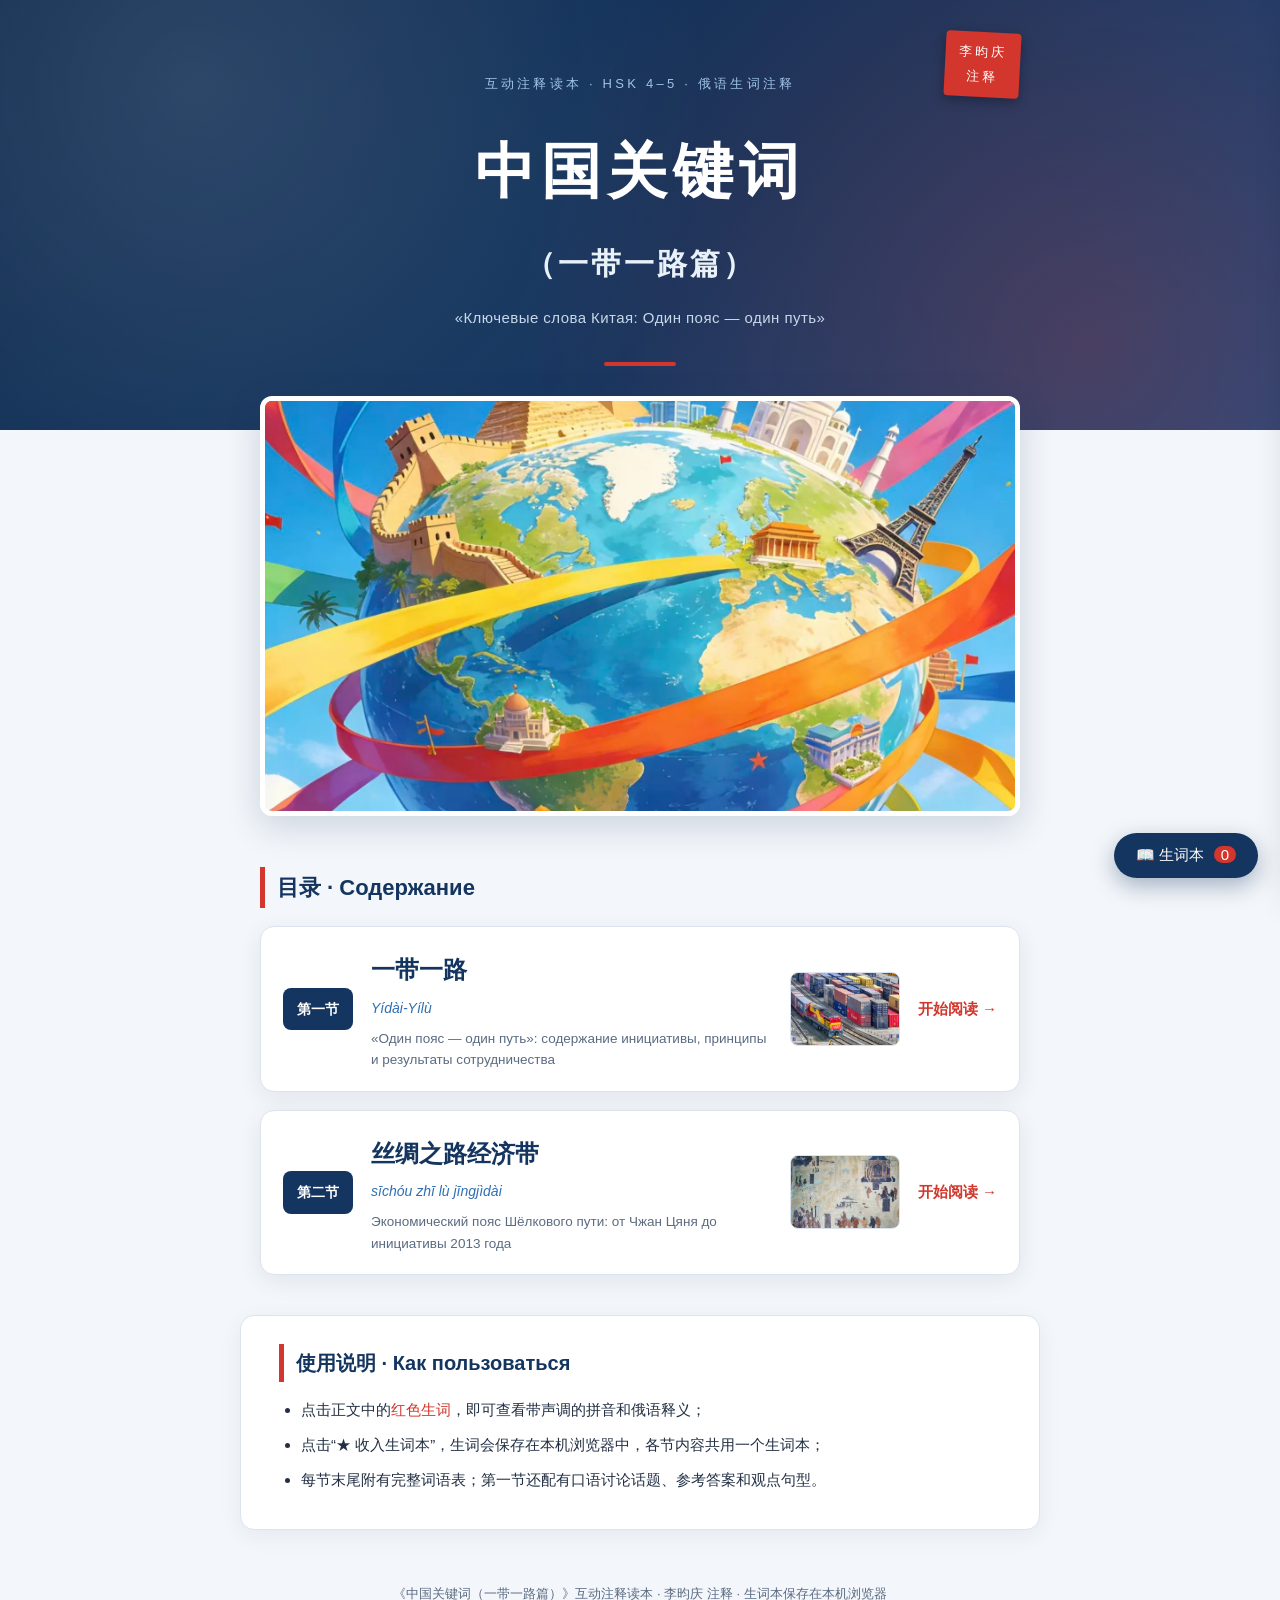
==== index.html @ b6e8a189 "20260912" ====
<!DOCTYPE html>
<html lang="zh-CN">
<head>
<meta charset="UTF-8">
<meta name="viewport" content="width=device-width, initial-scale=1.0">
<title>中国关键词（一带一路篇）· 互动注释读本</title>
<link rel="stylesheet" href="style.css">
</head>
<body>

<header class="hero home-hero">
  <div class="seal">李昀庆<br>注释</div>
  <p class="home-series">互动注释读本 · HSK 4–5 · 俄语生词注释</p>
  <h1 class="title home-title">中国关键词</h1>
  <p class="home-sub">（一带一路篇）</p>
  <p class="title-ru">«Ключевые слова Китая: Один пояс — один путь»</p>
</header>

<figure class="illustration hero-img">
  <img src="assets/globe.png" alt="“一带一路”全球合作插画">
</figure>

<main class="toc">
  <h2>目录 · Содержание</h2>

  <a class="toc-card" href="section1.html">
    <span class="toc-num">第一节</span>
    <div class="toc-info">
      <h3>一带一路</h3>
      <p class="toc-py">Yídài-Yílù</p>
      <p class="toc-ru">«Один пояс — один путь»: содержание инициативы, принципы и результаты сотрудничества</p>
    </div>
    <img class="toc-thumb" src="assets/train.png" alt="中欧班列">
    <span class="toc-go">开始阅读 →</span>
  </a>

  <a class="toc-card" href="section2.html">
    <span class="toc-num">第二节</span>
    <div class="toc-info">
      <h3>丝绸之路经济带</h3>
      <p class="toc-py">sīchóu zhī lù jīngjìdài</p>
      <p class="toc-ru">Экономический пояс Шёлкового пути: от Чжан Цяня до инициативы 2013 года</p>
    </div>
    <img class="toc-thumb" src="assets/zhangqian.png" alt="张骞出使西域壁画">
    <span class="toc-go">开始阅读 →</span>
  </a>
</main>

<section class="home-about">
  <h2>使用说明 · Как пользоваться</h2>
  <ul>
    <li>点击正文中的<span class="w demo">红色生词</span>，即可查看带声调的拼音和俄语释义；</li>
    <li>点击“★ 收入生词本”，生词会保存在本机浏览器中，各节内容共用一个生词本；</li>
    <li>每节末尾附有完整词语表；第一节还配有口语讨论话题、参考答案和观点句型。</li>
  </ul>
</section>

<footer>
  <p>《中国关键词（一带一路篇）》互动注释读本 · 李昀庆 注释 · 生词本保存在本机浏览器</p>
</footer>

<!-- 生词本抽屉 -->
<button id="notebook-btn" class="notebook-btn">📖 生词本 <span id="nb-count">0</span></button>
<div id="drawer" class="drawer">
  <div class="drawer-head">
    <h3>📖 我的生词本</h3>
    <button id="drawer-close" class="popup-close" aria-label="关闭">×</button>
  </div>
  <p class="drawer-tip">生词保存在本机浏览器中，刷新页面也不会丢失。</p>
  <ul id="notebook-list" class="notebook-list"></ul>
</div>
<div id="drawer-mask" class="drawer-mask hidden"></div>

<script src="vocab.js"></script>
<script src="app.js"></script>
</body>
</html>
---- style.css ----
/* ===== “一带一路”互动读本 · 现代国际关系风 ===== */
:root {
  --navy: #14355f;        /* 主色：深海军蓝 */
  --blue: #2f6fb2;        /* 强调蓝 */
  --sky: #e8f0f8;         /* 浅蓝底 */
  --red: #d2362c;         /* 点缀红 */
  --ink: #233044;
  --ink-light: #5b6b82;
  --card: #ffffff;
  --line: #dbe4ee;
}

* { margin: 0; padding: 0; box-sizing: border-box; }

body {
  font-family: "Noto Sans SC", "PingFang SC", "Microsoft YaHei", sans-serif;
  background: #f3f6fa;
  color: var(--ink);
  line-height: 1.9;
  padding-bottom: 120px;
}

/* ===== 卷首 ===== */
.hero {
  position: relative;
  text-align: center;
  padding: 72px 24px 56px;
  background:
    radial-gradient(circle at 15% 20%, rgba(255,255,255,.12), transparent 45%),
    radial-gradient(circle at 85% 80%, rgba(210,54,44,.25), transparent 50%),
    linear-gradient(135deg, #0e2a4e 0%, var(--navy) 55%, #1d4a80 100%);
  color: #fff;
}
.seal {
  position: absolute;
  top: 32px; right: max(24px, calc(50% - 380px));
  padding: 8px 14px;
  background: var(--red);
  color: #fff;
  font-size: 13px;
  letter-spacing: .2em;
  border-radius: 4px;
  transform: rotate(3deg);
  box-shadow: 0 4px 12px rgba(0,0,0,.3);
}
.title {
  font-size: 54px;
  font-weight: 800;
  letter-spacing: .1em;
}
.title-pinyin {
  margin-top: 8px;
  color: #9fc3e8;
  font-size: 18px;
  font-style: italic;
  letter-spacing: .06em;
}
.title-ru {
  margin-top: 12px;
  color: #c8d8ea;
  font-size: 15px;
  letter-spacing: .03em;
}
.hero::after {
  content: "";
  display: block;
  width: 72px; height: 4px;
  margin: 30px auto 0;
  background: var(--red);
  border-radius: 2px;
}

/* ===== 插图 ===== */
.illustration {
  max-width: 800px;
  margin: 36px auto;
  padding: 0 20px;
  text-align: center;
}
.illustration img {
  width: 100%;
  border-radius: 12px;
  box-shadow: 0 10px 34px rgba(20,53,95,.18);
}
.hero-img {
  margin-top: -34px;
  position: relative;
  z-index: 2;
}
.hero-img img {
  border: 5px solid #fff;
  max-height: 420px;
  object-fit: cover;
}
.illustration figcaption {
  margin-top: 10px;
  font-size: 13px;
  color: var(--ink-light);
}

/* ===== 正文卡片 ===== */
.text-card {
  max-width: 800px;
  margin: 32px auto;
  padding: 42px 46px;
  background: var(--card);
  border: 1px solid var(--line);
  border-radius: 14px;
  box-shadow: 0 6px 24px rgba(20,53,95,.08);
}
.passage {
  font-size: 19px;
  text-align: justify;
  text-indent: 2em;
}
.passage::first-letter { color: var(--navy); }
.hint {
  margin-top: 26px;
  padding: 12px 16px;
  background: var(--sky);
  border-left: 4px solid var(--blue);
  border-radius: 0 8px 8px 0;
  font-size: 14px;
  color: var(--ink-light);
}

/* 生词 */
.w {
  color: var(--red);
  cursor: pointer;
  border-bottom: 2px dotted rgba(210,54,44,.5);
  padding-bottom: 1px;
  transition: background .15s;
}
.w:hover { background: rgba(210,54,44,.1); border-radius: 3px; }
.w.demo { border: none; }

/* ===== 词语表 ===== */
.notes {
  max-width: 800px;
  margin: 40px auto;
  padding: 34px 42px;
  background: var(--card);
  border: 1px solid var(--line);
  border-radius: 14px;
  box-shadow: 0 6px 24px rgba(20,53,95,.06);
}
.notes h2 {
  font-size: 22px;
  color: var(--navy);
  margin-bottom: 16px;
  padding-left: 12px;
  border-left: 5px solid var(--red);
}
.notes ol {
  padding-left: 22px;
  columns: 2;
  column-gap: 36px;
}
.notes li {
  font-size: 14.5px;
  margin-bottom: 10px;
  line-height: 1.7;
  break-inside: avoid;
}
.notes li b { color: var(--navy); }
.notes li .py { color: var(--blue); font-style: italic; }

/* ===== 弹窗 ===== */
.popup {
  position: fixed; inset: 0;
  background: rgba(20,53,95,.5);
  backdrop-filter: blur(2px);
  display: flex; align-items: center; justify-content: center;
  z-index: 50;
}
.popup.hidden { display: none; }
.popup-card {
  position: relative;
  width: min(430px, 88vw);
  background: #fff;
  border-top: 5px solid var(--navy);
  border-radius: 12px;
  padding: 32px 30px 28px;
  box-shadow: 0 16px 48px rgba(0,0,0,.3);
  text-align: center;
  animation: pop .18s ease-out;
}
@keyframes pop { from { transform: translateY(10px); opacity: 0; } to { transform: translateY(0); opacity: 1; } }
.popup-close {
  position: absolute; top: 8px; right: 12px;
  border: none; background: none;
  font-size: 24px; color: var(--ink-light); cursor: pointer;
}
.popup-word {
  font-size: 36px;
  font-weight: 800;
  color: var(--navy);
}
.popup-pinyin {
  margin-top: 4px;
  color: var(--blue);
  font-style: italic;
  font-size: 17px;
}
.popup-gloss {
  margin-top: 14px;
  font-size: 16px;
  line-height: 1.7;
  color: var(--ink);
}
.popup-save {
  margin-top: 22px;
  padding: 11px 26px;
  border: none; border-radius: 999px;
  background: var(--red);
  color: #fff;
  font-size: 15px;
  cursor: pointer;
  transition: transform .12s, background .15s;
}
.popup-save:hover { transform: translateY(-1px); background: #b32b22; }
.popup-save.saved { background: #2e8b57; }

/* ===== 生词本抽屉 ===== */
.notebook-btn {
  position: fixed;
  right: 22px; bottom: 22px;
  z-index: 40;
  padding: 13px 22px;
  border: none; border-radius: 999px;
  background: var(--navy);
  color: #fff;
  font-size: 15px;
  cursor: pointer;
  box-shadow: 0 8px 22px rgba(20,53,95,.35);
}
.notebook-btn span {
  display: inline-block;
  min-width: 22px;
  margin-left: 6px;
  padding: 0 5px;
  border-radius: 999px;
  background: var(--red);
}
.drawer {
  position: fixed;
  top: 0; right: -380px;
  width: min(360px, 92vw);
  height: 100vh;
  background: #fff;
  border-left: 1px solid var(--line);
  box-shadow: -10px 0 34px rgba(0,0,0,.16);
  z-index: 60;
  transition: right .28s ease;
  padding: 22px;
  overflow-y: auto;
}
.drawer.open { right: 0; }
.drawer-head {
  display: flex; justify-content: space-between; align-items: center;
}
.drawer-head h3 { color: var(--navy); font-size: 20px; }
.drawer-head .popup-close { position: static; }
.drawer-tip { font-size: 12px; color: var(--ink-light); margin: 8px 0 14px; }
.notebook-list { list-style: none; }
.notebook-list li {
  padding: 12px 14px;
  margin-bottom: 10px;
  background: var(--sky);
  border-left: 4px solid var(--blue);
  border-radius: 0 8px 8px 0;
  font-size: 14px;
  position: relative;
}
.notebook-list .nb-word {
  font-size: 18px;
  font-weight: 700;
  color: var(--navy);
}
.notebook-list .nb-py { color: var(--blue); font-style: italic; margin-left: 8px; font-size: 13px; }
.notebook-list .nb-gloss { display: block; margin-top: 3px; color: var(--ink); line-height: 1.6; }
.notebook-list .nb-del {
  position: absolute; top: 8px; right: 10px;
  border: none; background: none; cursor: pointer;
  color: var(--ink-light); font-size: 15px;
}
.nb-empty { color: var(--ink-light); font-size: 14px; padding: 12px 4px; }
.drawer-mask {
  position: fixed; inset: 0;
  background: rgba(20,53,95,.35);
  z-index: 55;
}
.drawer-mask.hidden { display: none; }

/* ===== 口语讨论区 ===== */
.discuss {
  max-width: 800px;
  margin: 40px auto;
  padding: 34px 42px;
  background: var(--card);
  border: 1px solid var(--line);
  border-radius: 14px;
  box-shadow: 0 6px 24px rgba(20,53,95,.06);
}
.discuss h2 {
  font-size: 22px;
  color: var(--navy);
  margin-bottom: 20px;
  padding-left: 12px;
  border-left: 5px solid var(--red);
}
.discuss h3 {
  font-size: 18px;
  color: var(--navy);
  margin: 28px 0 14px;
}
.q-list { display: flex; flex-direction: column; gap: 14px; }
.q-card {
  display: flex;
  gap: 14px;
  padding: 16px 18px;
  background: var(--sky);
  border-radius: 10px;
  border-left: 4px solid var(--blue);
}
.q-num {
  flex: none;
  width: 30px; height: 30px;
  border-radius: 50%;
  background: var(--navy);
  color: #fff;
  font-weight: 700;
  display: flex; align-items: center; justify-content: center;
  margin-top: 3px;
}
.q-zh { font-size: 16px; font-weight: 600; color: var(--ink); }
.q-ru { font-size: 13.5px; color: var(--ink-light); margin-top: 4px; line-height: 1.6; }
.q-ans {
  margin-top: 12px;
  padding: 12px 14px;
  background: #fff;
  border: 1px dashed var(--blue);
  border-radius: 8px;
}
.ans-label {
  font-size: 12px;
  font-weight: 700;
  letter-spacing: .08em;
  color: var(--blue);
  margin-bottom: 6px;
}
.ans-zh { font-size: 15px; color: var(--ink); line-height: 1.8; }
.ans-ru { font-size: 13px; color: var(--ink-light); margin-top: 6px; line-height: 1.6; }

.patterns { list-style: none; display: flex; flex-direction: column; gap: 8px; }
.patterns li {
  display: flex; flex-wrap: wrap; align-items: baseline;
  gap: 6px 12px;
  padding: 10px 14px;
  border: 1px dashed var(--line);
  border-radius: 8px;
  background: #fbfcfe;
}
.patterns b { color: var(--navy); font-size: 16px; }
.patterns .py { color: var(--blue); font-style: italic; font-size: 13.5px; }
.patterns .ru { color: var(--ink-light); font-size: 13.5px; margin-left: auto; }

.hint-inline { font-size: 13px; color: var(--ink-light); margin-bottom: 10px; }
.dv-list {
  list-style: none;
  display: flex; flex-wrap: wrap; gap: 10px;
}
.dv-list li {
  padding: 8px 14px;
  background: #fff;
  border: 1.5px solid var(--blue);
  border-radius: 999px;
  font-size: 15px;
  color: var(--navy);
  cursor: pointer;
  transition: background .15s, color .15s;
}
.dv-list li:hover { background: var(--blue); color: #fff; }

/* ===== 顶部导航条（分节页） ===== */
.topbar {
  position: sticky;
  top: 0;
  z-index: 45;
  display: flex;
  align-items: center;
  gap: 16px;
  padding: 10px 20px;
  background: rgba(255,255,255,.92);
  backdrop-filter: blur(6px);
  border-bottom: 1px solid var(--line);
}
.back-link {
  color: var(--blue);
  text-decoration: none;
  font-size: 14px;
  font-weight: 600;
  white-space: nowrap;
}
.back-link:hover { color: var(--navy); text-decoration: underline; }
.topbar-title {
  font-size: 13px;
  color: var(--ink-light);
  overflow: hidden;
  text-overflow: ellipsis;
  white-space: nowrap;
}

/* 分节标签 */
.sec-label {
  font-size: 13px;
  letter-spacing: .35em;
  color: #9fc3e8;
  margin-bottom: 10px;
}

/* ===== 主页 ===== */
.home-hero { padding-bottom: 64px; }
.home-series {
  font-size: 13px;
  letter-spacing: .25em;
  color: #9fc3e8;
  margin-bottom: 18px;
}
.home-title { font-size: 60px; }
.home-sub {
  margin-top: 6px;
  font-size: 30px;
  font-weight: 600;
  color: #e8f0f8;
  letter-spacing: .1em;
}

.toc {
  max-width: 800px;
  margin: 40px auto;
  padding: 0 20px;
}
.toc h2 {
  font-size: 22px;
  color: var(--navy);
  margin-bottom: 18px;
  padding-left: 12px;
  border-left: 5px solid var(--red);
}
.toc-card {
  display: flex;
  align-items: center;
  gap: 18px;
  flex-wrap: wrap;
  padding: 20px 22px;
  margin-bottom: 18px;
  background: var(--card);
  border: 1px solid var(--line);
  border-radius: 14px;
  box-shadow: 0 6px 24px rgba(20,53,95,.08);
  text-decoration: none;
  color: inherit;
  transition: transform .15s, box-shadow .15s;
}
.toc-card:hover {
  transform: translateY(-3px);
  box-shadow: 0 12px 32px rgba(20,53,95,.16);
}
.toc-num {
  flex: none;
  padding: 8px 14px;
  background: var(--navy);
  color: #fff;
  font-size: 14px;
  font-weight: 700;
  border-radius: 8px;
}
.toc-info { flex: 1 1 240px; }
.toc-info h3 { font-size: 24px; color: var(--navy); }
.toc-py { color: var(--blue); font-style: italic; font-size: 14px; margin-top: 2px; }
.toc-ru { color: var(--ink-light); font-size: 13.5px; margin-top: 6px; line-height: 1.6; }
.toc-thumb {
  width: 110px; height: 74px;
  object-fit: cover;
  border-radius: 8px;
  border: 1px solid var(--line);
}
.toc-go {
  flex: none;
  color: var(--red);
  font-weight: 700;
  font-size: 15px;
}

.home-about {
  max-width: 800px;
  margin: 36px auto;
  padding: 28px 38px;
  background: var(--card);
  border: 1px solid var(--line);
  border-radius: 14px;
  box-shadow: 0 6px 24px rgba(20,53,95,.06);
}
.home-about h2 {
  font-size: 20px;
  color: var(--navy);
  margin-bottom: 14px;
  padding-left: 12px;
  border-left: 5px solid var(--red);
}
.home-about ul { padding-left: 22px; }
.home-about li { font-size: 15px; margin-bottom: 8px; line-height: 1.8; }

/* 分节页底部导航 */
.sec-nav {
  max-width: 800px;
  margin: 36px auto 0;
  padding: 0 20px;
  display: flex;
  justify-content: space-between;
  gap: 12px;
}
.sec-nav a {
  padding: 12px 20px;
  background: var(--navy);
  color: #fff;
  border-radius: 999px;
  text-decoration: none;
  font-size: 14.5px;
  transition: background .15s;
}
.sec-nav a:hover { background: var(--blue); }

/* ===== 页脚 ===== */
footer {
  text-align: center;
  margin-top: 52px;
  color: var(--ink-light);
  font-size: 13px;
}

/* ===== 手机适配 ===== */
@media (max-width: 640px) {
  .title { font-size: 36px; }
  .seal { font-size: 11px; top: 22px; padding: 6px 10px; }
  .text-card { padding: 26px 20px; margin: 20px 14px; }
  .passage { font-size: 17px; }
  .notes { padding: 22px 18px; margin: 24px 14px; }
  .notes ol { columns: 1; }
  .discuss { padding: 22px 18px; margin: 24px 14px; }
  .patterns .ru { margin-left: 0; }
  .home-title { font-size: 38px; }
  .home-sub { font-size: 20px; }
  .toc-card { gap: 12px; }
  .toc-thumb { width: 100%; height: 120px; order: -1; }
  .topbar-title { display: none; }
  .sec-nav { flex-direction: column; align-items: stretch; text-align: center; }
}
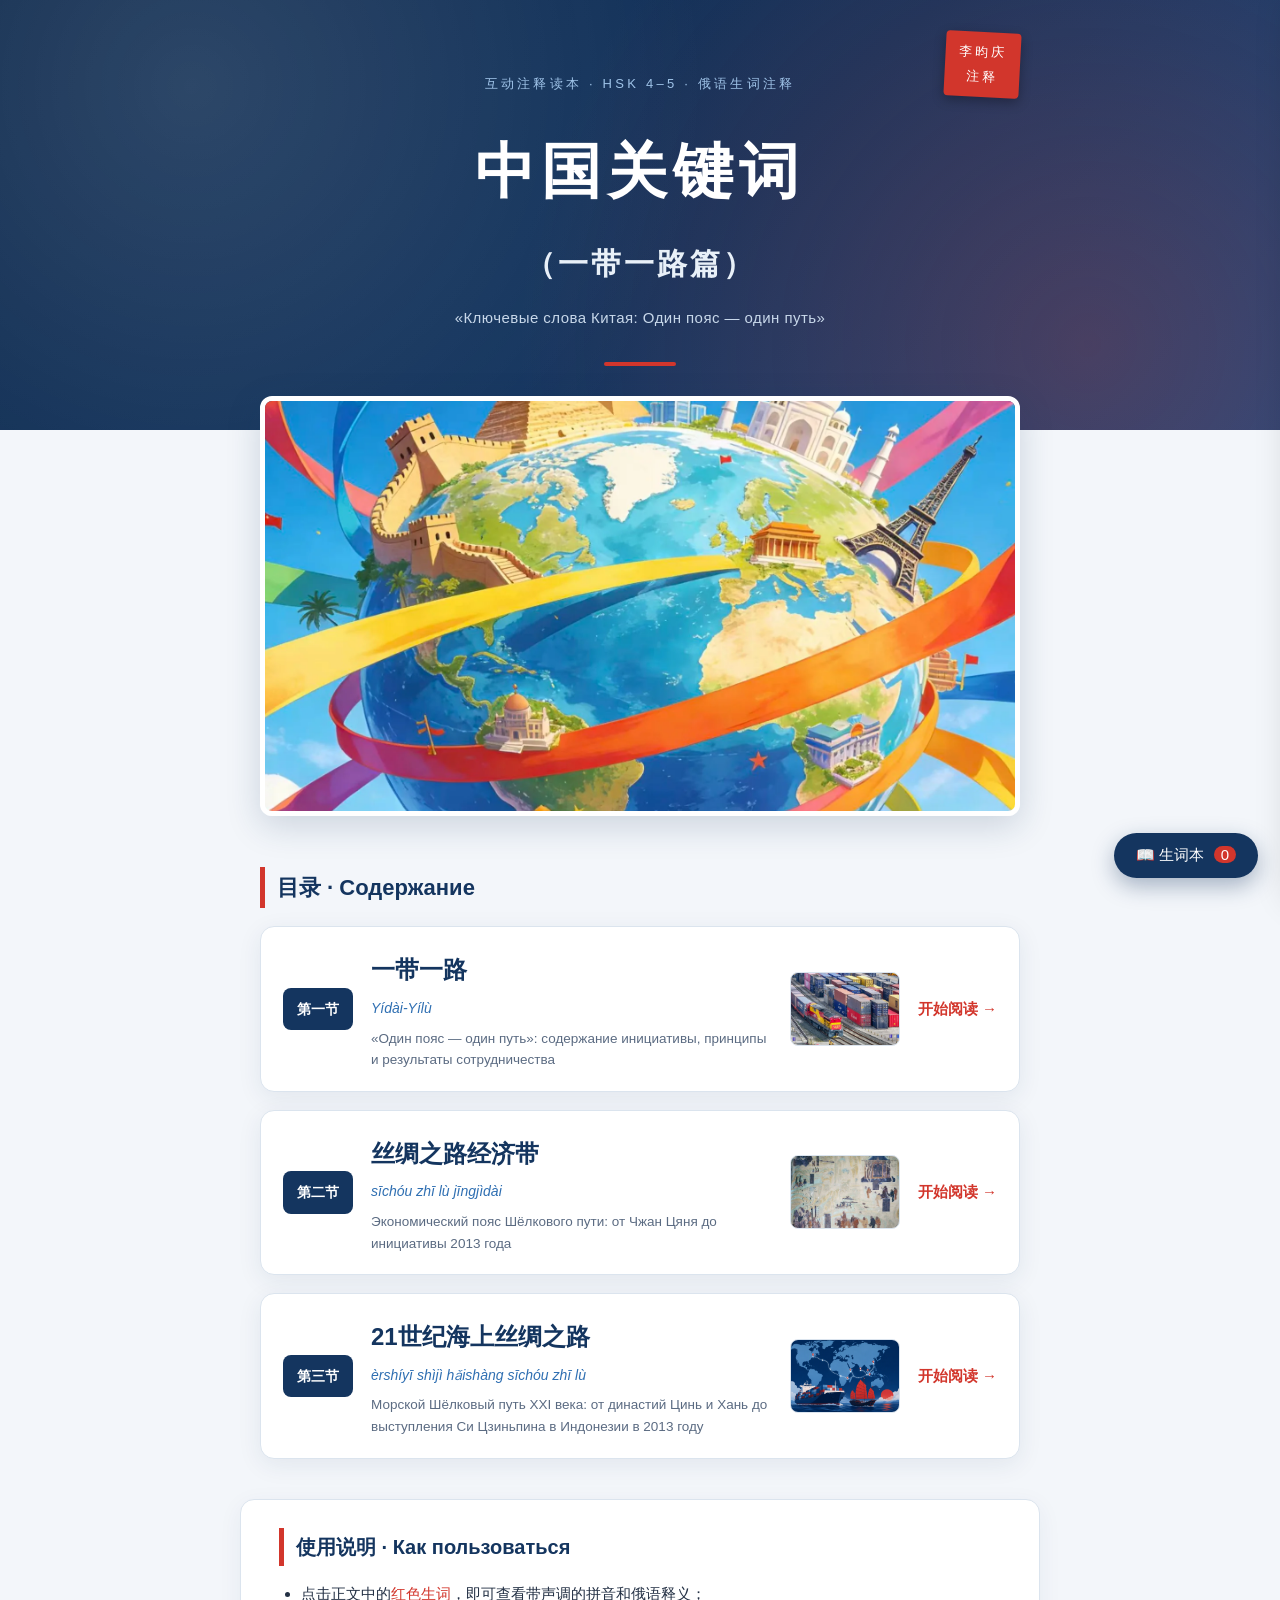
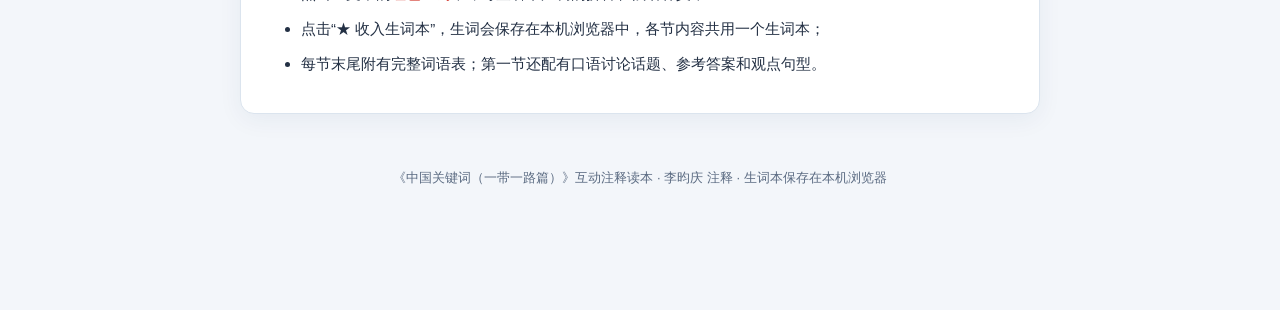
==== commit 81803baf: "20260913" ====
--- a/index.html
+++ b/index.html
@@ -44,6 +44,17 @@
     <img class="toc-thumb" src="assets/zhangqian.png" alt="张骞出使西域壁画">
     <span class="toc-go">开始阅读 →</span>
   </a>
+
+  <a class="toc-card" href="section3.html">
+    <span class="toc-num">第三节</span>
+    <div class="toc-info">
+      <h3>21世纪海上丝绸之路</h3>
+      <p class="toc-py">èrshíyī shìjì hǎishàng sīchóu zhī lù</p>
+      <p class="toc-ru">Морской Шёлковый путь XXI века: от династий Цинь и Хань до выступления Си Цзиньпина в Индонезии в 2013 году</p>
+    </div>
+    <img class="toc-thumb" src="assets/maritime.png" alt="21世纪海上丝绸之路插画">
+    <span class="toc-go">开始阅读 →</span>
+  </a>
 </main>
 
 <section class="home-about">
